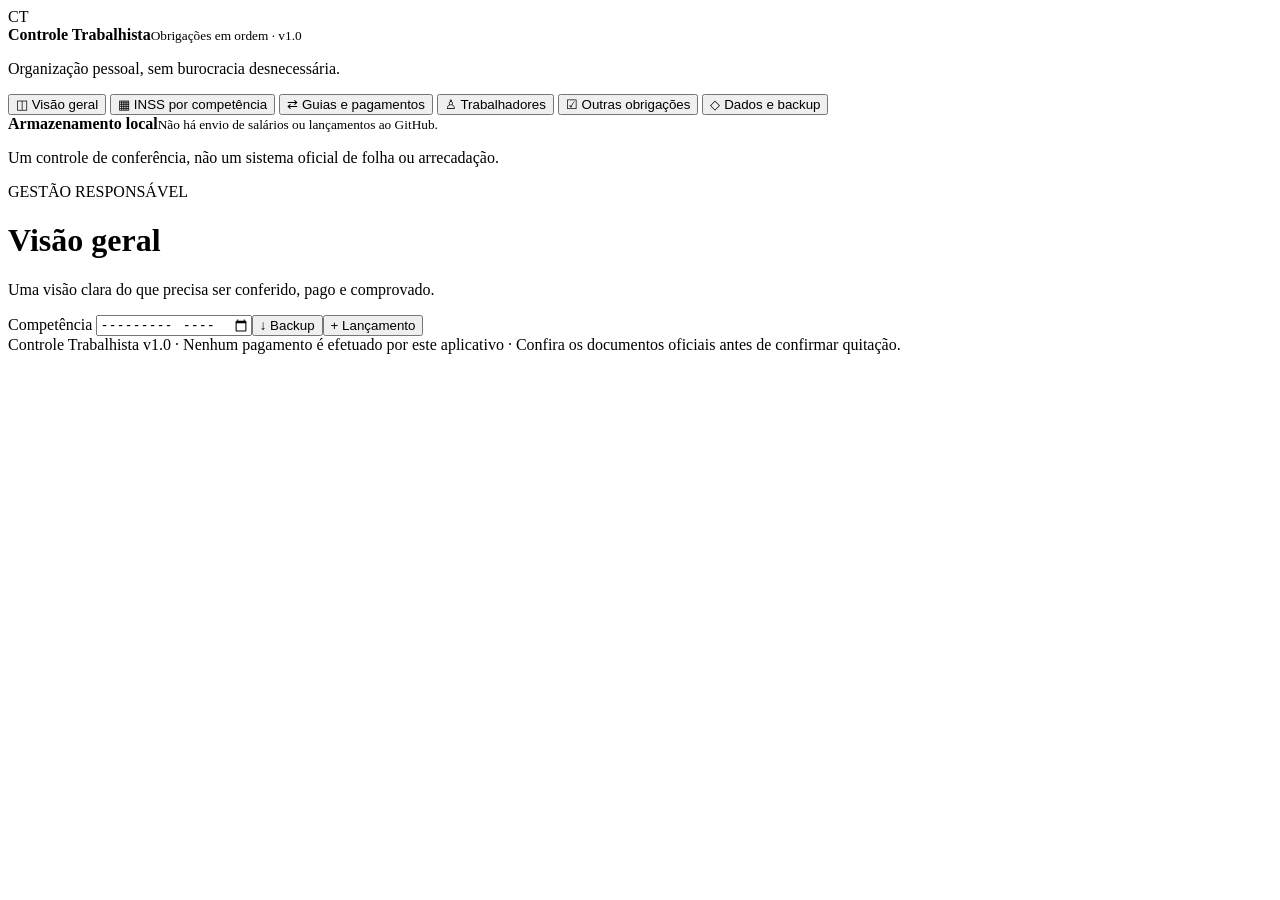
==== trabalhista/index.html @ a545fd02 "Cria entrada independente do Controle Trabalhista v1.0" ====
<!doctype html>
<html lang="pt-BR">
<head>
<meta charset="utf-8">
<meta name="viewport" content="width=device-width,initial-scale=1">
<meta name="theme-color" content="#101e32">
<meta name="description" content="Controle pessoal de obrigações e pagamentos trabalhistas. Dados guardados apenas neste navegador.">
<title>Controle Trabalhista | Obrigações em ordem</title>
<link rel="stylesheet" href="./app.css?v=1.0.0">
<script defer src="./app.js?v=1.0.0"></script>
</head>
<body>
<div class="shell">
  <aside class="sidebar">
    <div class="brand"><div class="mark">CT</div><div><strong>Controle Trabalhista</strong><small>Obrigações em ordem · v1.0</small></div></div>
    <p class="side-intro">Organização pessoal, sem burocracia desnecessária.</p>
    <nav class="nav" aria-label="Navegação principal">
      <button class="nav-btn active" data-page="painel"><span>◫</span> Visão geral</button>
      <button class="nav-btn" data-page="inss"><span>▦</span> INSS por competência</button>
      <button class="nav-btn" data-page="lancamentos"><span>⇄</span> Guias e pagamentos</button>
      <button class="nav-btn" data-page="pessoas"><span>♙</span> Trabalhadores</button>
      <button class="nav-btn" data-page="pendencias"><span>☑</span> Outras obrigações</button>
      <button class="nav-btn" data-page="backup"><span>◇</span> Dados e backup</button>
    </nav>
    <div class="sidebar-bottom">
      <div class="privacy"><span class="privacy-dot"></span><div><b>Armazenamento local</b><small>Não há envio de salários ou lançamentos ao GitHub.</small></div></div>
      <p class="side-foot">Um controle de conferência, não um sistema oficial de folha ou arrecadação.</p>
    </div>
  </aside>
  <div class="workspace">
    <header class="topbar">
      <div><span class="eyebrow">GESTÃO RESPONSÁVEL</span><h1 id="page-title">Visão geral</h1><p id="page-subtitle">Uma visão clara do que precisa ser conferido, pago e comprovado.</p></div>
      <div class="top-actions"><label class="month-label">Competência <input id="competencia" type="month" aria-label="Mês de referência"></label><button class="btn btn-ghost" id="btn-export-top">↓ Backup</button><button class="btn btn-primary" id="btn-new-record">+ Lançamento</button></div>
    </header>
    <div id="notice" role="status" aria-live="polite"></div>
    <main id="view" tabindex="-1"></main>
    <footer class="page-footer">Controle Trabalhista v1.0 · Nenhum pagamento é efetuado por este aplicativo · Confira os documentos oficiais antes de confirmar quitação.</footer>
  </div>
</div>
<div class="modal-layer" id="modal" hidden><div class="modal-shade" data-act="close-modal"></div><div class="modal-card" role="dialog" aria-modal="true" aria-labelledby="modal-title"><div class="modal-head"><div><div class="eyebrow">EDITAR REGISTRO</div><h2 id="modal-title">Novo registro</h2></div><button class="icon-btn" type="button" data-act="close-modal" aria-label="Fechar">✕</button></div><div id="modal-body"></div></div></div>
</body>
</html>
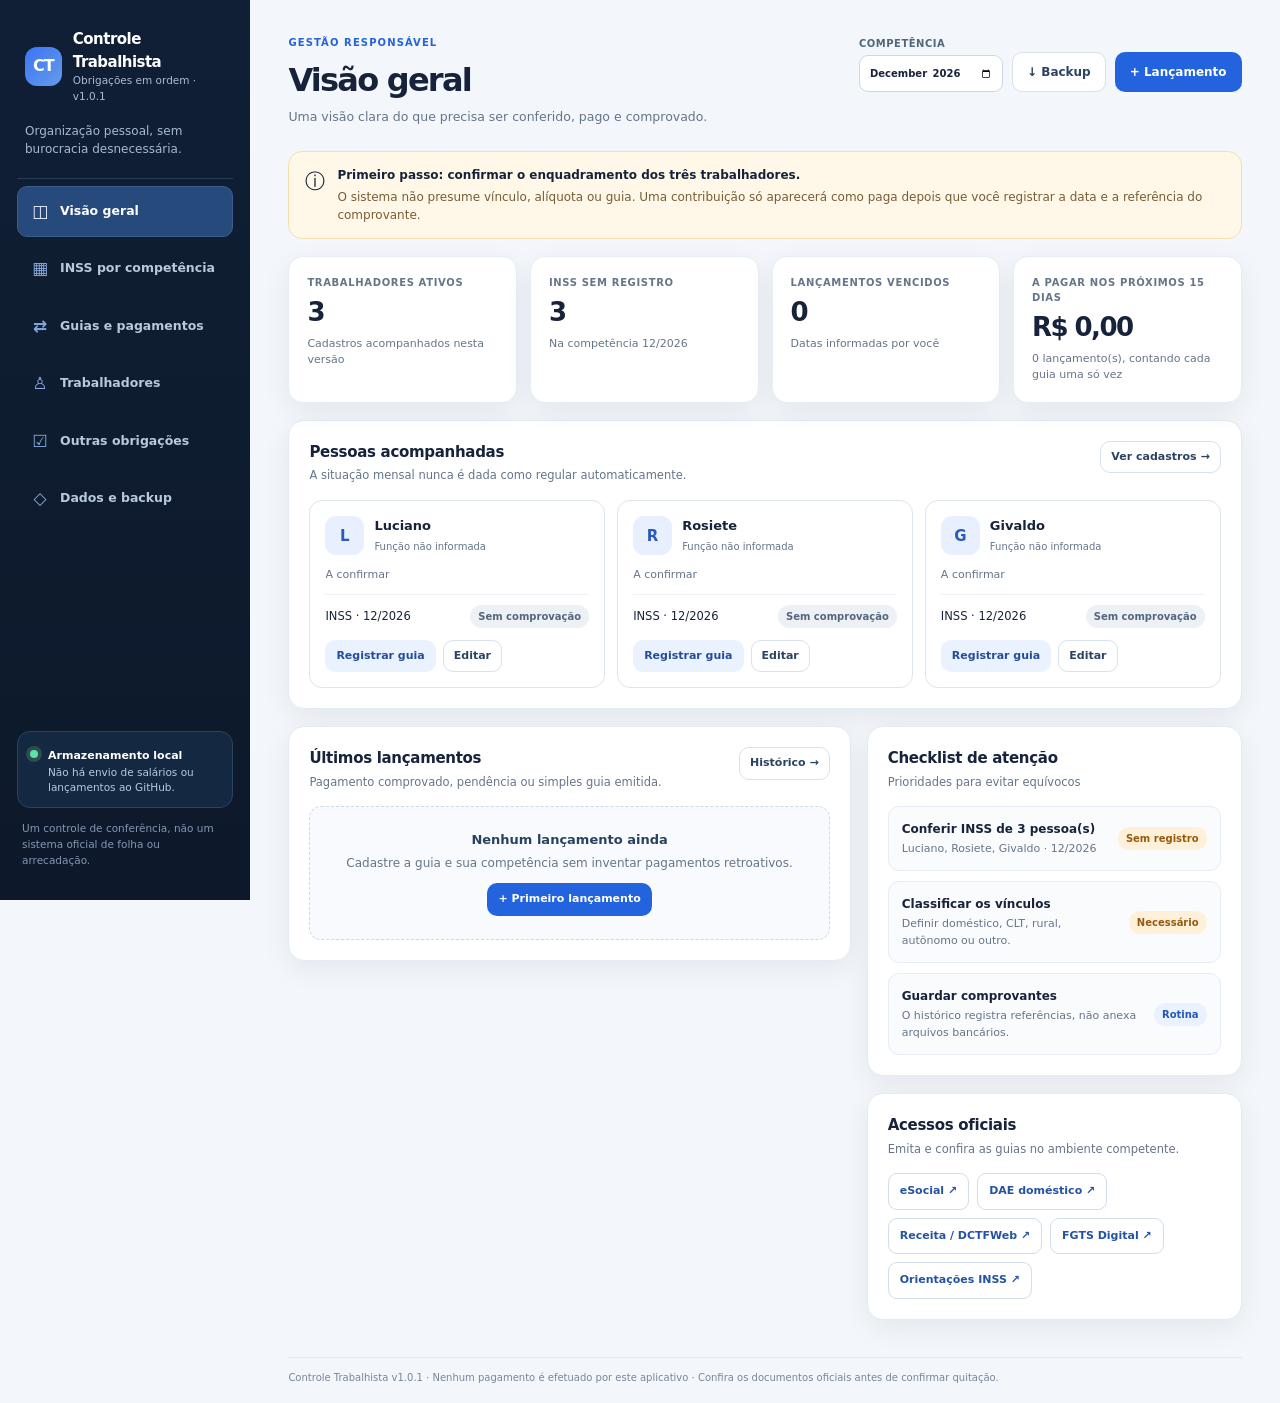
==== commit 699b257d: "Atualiza versão da interface e invalidação de cache para v1.0.1" ====
--- a/trabalhista/index.html
+++ b/trabalhista/index.html
@@ -6,13 +6,13 @@
 <meta name="theme-color" content="#101e32">
 <meta name="description" content="Controle pessoal de obrigações e pagamentos trabalhistas. Dados guardados apenas neste navegador.">
 <title>Controle Trabalhista | Obrigações em ordem</title>
-<link rel="stylesheet" href="./app.css?v=1.0.0">
-<script defer src="./app.js?v=1.0.0"></script>
+<link rel="stylesheet" href="./app.css?v=1.0.1">
+<script defer src="./app.js?v=1.0.1"></script>
 </head>
 <body>
 <div class="shell">
   <aside class="sidebar">
-    <div class="brand"><div class="mark">CT</div><div><strong>Controle Trabalhista</strong><small>Obrigações em ordem · v1.0</small></div></div>
+    <div class="brand"><div class="mark">CT</div><div><strong>Controle Trabalhista</strong><small>Obrigações em ordem · v1.0.1</small></div></div>
     <p class="side-intro">Organização pessoal, sem burocracia desnecessária.</p>
     <nav class="nav" aria-label="Navegação principal">
       <button class="nav-btn active" data-page="painel"><span>◫</span> Visão geral</button>
@@ -34,7 +34,7 @@
     </header>
     <div id="notice" role="status" aria-live="polite"></div>
     <main id="view" tabindex="-1"></main>
-    <footer class="page-footer">Controle Trabalhista v1.0 · Nenhum pagamento é efetuado por este aplicativo · Confira os documentos oficiais antes de confirmar quitação.</footer>
+    <footer class="page-footer">Controle Trabalhista v1.0.1 · Nenhum pagamento é efetuado por este aplicativo · Confira os documentos oficiais antes de confirmar quitação.</footer>
   </div>
 </div>
 <div class="modal-layer" id="modal" hidden><div class="modal-shade" data-act="close-modal"></div><div class="modal-card" role="dialog" aria-modal="true" aria-labelledby="modal-title"><div class="modal-head"><div><div class="eyebrow">EDITAR REGISTRO</div><h2 id="modal-title">Novo registro</h2></div><button class="icon-btn" type="button" data-act="close-modal" aria-label="Fechar">✕</button></div><div id="modal-body"></div></div></div>
--- a/trabalhista/app.css
+++ b/trabalhista/app.css
@@ -0,0 +1,2 @@
+:root{color-scheme:light;--nav:#0d1b2e;--nav2:#162842;--ink:#17233a;--muted:#65758a;--line:#dce5ef;--paper:#fff;--bg:#f3f6fa;--blue:#2463de;--blue-dark:#164ab2;--green:#1a7a57;--amber:#a5610b;--red:#be3945;--radius:16px;--shadow:0 8px 28px rgba(19,42,77,.065)}*{box-sizing:border-box}body{margin:0;background:var(--bg);font:14px/1.5 Inter,ui-sans-serif,system-ui,-apple-system,"Segoe UI",Arial,sans-serif;color:var(--ink)}button,input,select,textarea{font:inherit}button{cursor:pointer}button:disabled{opacity:.45;cursor:not-allowed}.shell{display:grid;grid-template-columns:250px minmax(0,1fr);min-height:100vh}.sidebar{background:linear-gradient(180deg,#101f35,#0d192a);color:white;position:sticky;top:0;height:100vh;display:flex;flex-direction:column;padding:26px 17px 18px}.brand{display:flex;gap:11px;align-items:center;padding:2px 8px}.mark{width:39px;height:39px;display:grid;place-items:center;background:linear-gradient(135deg,#3c75f4,#649bea);border-radius:12px;font-weight:900;letter-spacing:-1px;font-size:16px}.brand strong{display:block;font-size:15px;letter-spacing:-.035em}.brand small{display:block;font-size:10.5px;color:#aabbd1}.side-intro{padding:0 8px 20px;margin:15px 0 7px;font-size:12px;color:#a7bbd0;border-bottom:1px solid #263c55}.nav{display:grid;gap:6px}.nav-btn{display:flex;align-items:center;gap:11px;text-align:left;width:100%;background:transparent;border:1px solid transparent;border-radius:10px;padding:12px 13px;color:#b9c9dd;font-size:12.5px;font-weight:650}.nav-btn span{font-size:17px;width:18px;display:inline-block;text-align:center;color:#85a7d9}.nav-btn:hover{background:#1b304b;color:#fff}.nav-btn.active{background:#274a7d;color:#fff;border-color:#3b5e8e}.nav-btn.active span{color:#e4efff}.sidebar-bottom{margin-top:auto}.privacy{display:flex;gap:10px;padding:12px;border:1px solid #29445d;border-radius:13px;background:#142941}.privacy-dot{width:8px;height:8px;background:#5de0ab;border-radius:99px;margin-top:6px;box-shadow:0 0 0 4px #2a4d4e;flex:none}.privacy b{font-size:11px}.privacy small{display:block;color:#b6c9dd;font-size:10.5px;line-height:1.4}.side-foot{font-size:10.5px;color:#8197b2;line-height:1.5;padding:3px 5px}.workspace{padding:31px clamp(17px,3vw,42px) 18px;min-width:0}.topbar{display:flex;justify-content:space-between;align-items:flex-start;gap:18px;margin-bottom:24px}.eyebrow{font-size:10px;letter-spacing:.11em;color:var(--blue);font-weight:850}.topbar h1{margin:4px 0 4px;letter-spacing:-.055em;font-size:clamp(25px,3vw,32px);font-weight:800}.topbar p{margin:0;color:var(--muted);font-size:12.5px}.top-actions{display:flex;align-items:flex-end;flex-wrap:wrap;gap:9px;padding-top:5px}.month-label{font-size:10px;letter-spacing:.05em;text-transform:uppercase;font-weight:850;color:#52677c;display:grid;gap:4px}.month-label input{height:37px;width:144px;padding:7px 9px;border:1px solid #ccd8e5;border-radius:9px;background:#fff;color:var(--ink)}.btn{border:1px solid transparent;border-radius:10px;padding:10px 14px;font-size:12px;font-weight:750;min-height:37px;white-space:nowrap;transition:background .15s}.btn-primary{background:var(--blue);color:white}.btn-primary:hover{background:var(--blue-dark)}.btn-ghost{background:#fff;border-color:#d7e2ed;color:#2a4362}.btn-ghost:hover{background:#e8effa}.btn-danger{background:#fff0f0;color:#a02334;border-color:#f8ced2}.btn-soft{background:#eaf1ff;color:#234d99}.btn-sm{font-size:11px;padding:7px 10px;min-height:auto}.metrics{display:grid;grid-template-columns:repeat(4,minmax(0,1fr));gap:13px;margin-bottom:17px}.metric{padding:18px;background:var(--paper);border:1px solid #e7edf5;box-shadow:var(--shadow);border-radius:15px}.metric .kicker{font-size:10px;text-transform:uppercase;letter-spacing:.065em;color:var(--muted);font-weight:800}.metric strong{display:block;margin-top:7px;font-size:26px;font-weight:850;letter-spacing:-.06em;line-height:1.2}.metric p{margin:8px 0 0;font-size:11px;color:var(--muted)}.metric .red-text{color:var(--red)}.metric .green-text{color:var(--green)}.grid{display:grid;grid-template-columns:1.5fr 1fr;gap:16px}.card{background:#fff;border:1px solid #e3eaf3;border-radius:var(--radius);padding:20px;box-shadow:var(--shadow);margin-bottom:17px;min-width:0}.card-header{display:flex;justify-content:space-between;align-items:flex-start;gap:12px;margin-bottom:15px}.card-header h2,.card h2{font-size:15px;letter-spacing:-.02em;margin:0 0 4px}.card-header p{font-size:11.5px;color:var(--muted);margin:0}.tiny{font-size:11px;color:var(--muted)}.muted{color:var(--muted)}.banner{display:flex;gap:12px;background:#eaf2ff;border:1px solid #cbdffd;border-radius:14px;padding:14px 16px;margin-bottom:17px;font-size:12px}.banner strong{display:block;margin-bottom:4px}.banner p{margin:0;color:#47658c}.banner.warn{background:#fff8e9;border-color:#f5dfac}.banner.warn p{color:#785c35}.banner .symbol{font-size:20px}.people-grid{display:grid;grid-template-columns:repeat(3,minmax(0,1fr));gap:12px}.person{padding:15px;border:1px solid var(--line);border-radius:13px;background:#fff}.person-top{display:flex;gap:10px;align-items:center;margin-bottom:11px}.avatar{height:39px;width:39px;border-radius:11px;background:#e8f0ff;display:grid;place-items:center;color:#295abc;font-weight:900;font-size:15px;flex:none}.person strong{display:block;font-size:13px}.person small{font-size:10px;color:var(--muted)}.person-detail{display:flex;justify-content:space-between;gap:6px;font-size:11.5px;border-top:1px solid #eef2f7;padding-top:10px;margin-top:10px;align-items:center}.pill{display:inline-block;white-space:nowrap;border-radius:999px;padding:4px 8px;font-weight:800;font-size:10px}.pill.gray{color:#53667e;background:#edf1f6}.pill.green{color:#1d7b55;background:#e6f8ed}.pill.amber{color:#965a0c;background:#fff1d9}.pill.red{color:#a22f40;background:#ffeaec}.pill.blue{color:#2258b1;background:#eaf2ff}.pill.purple{color:#6543a2;background:#f0eafe}.card-actions{display:flex;flex-wrap:wrap;gap:7px}.table-scroll{overflow:auto;border:1px solid var(--line);border-radius:12px}table{width:100%;border-collapse:collapse;text-align:left;min-width:760px;background:#fff}th{background:#f7f9fc;color:#64758a;font-size:10px;letter-spacing:.055em;text-transform:uppercase;font-weight:800}td,th{padding:12px 13px;border-bottom:1px solid #e9eef5;vertical-align:middle}td{font-size:11.5px}tr:last-child td{border-bottom:0}.td-strong{font-size:12px;font-weight:800}.td-sub{display:block;color:var(--muted);font-size:10.5px;margin-top:4px}.name-tag{display:inline-block;border-radius:6px;background:#f2f6fb;margin:2px 3px 2px 0;padding:2px 6px;font-size:10px}.link{color:#235dd0;text-decoration:none;font-weight:750}.link:hover{text-decoration:underline}.stack{display:grid;gap:10px}.simple-row{display:flex;justify-content:space-between;align-items:center;gap:12px;background:#fafbfd;border:1px solid #e6edf5;border-radius:11px;padding:13px}.simple-row h3{font-size:12px;margin:0 0 3px}.simple-row p{font-size:11px;margin:0;color:var(--muted)}.row-meta{display:flex;gap:8px;align-items:center;flex-wrap:wrap}.empty{padding:23px;background:#f8fafd;border:1px dashed #cbd9e9;border-radius:12px;text-align:center;font-size:12px;color:var(--muted)}.empty strong{display:block;color:#294260;font-size:13px;margin-bottom:5px}.list-plain{padding-left:17px;margin:9px 0;font-size:12px;color:#526780}.list-plain li{margin-bottom:7px}.stat-line{display:flex;justify-content:space-between;align-items:center;border-bottom:1px solid #edf0f5;padding:9px 0;font-size:12px}.stat-line:last-child{border-bottom:0}.info-box{background:#f7faff;padding:13px;border-radius:11px;border:1px solid #dce8fc;font-size:11.5px;color:#4b6484;line-height:1.6}.inss-grid{display:grid;grid-template-columns:repeat(3,minmax(0,1fr));gap:11px}.inss-item{border:1px solid #e1e9f3;border-radius:12px;padding:14px}.inss-item h3{margin:0 0 4px;font-size:13px}.inss-item .smallline{font-size:11px;color:var(--muted);margin-bottom:11px;min-height:29px}.inss-item .statusline{border-top:1px solid #e8eef5;padding-top:10px;display:flex;justify-content:space-between;align-items:center;gap:8px}.highlight-amount{font-size:22px;font-weight:850;letter-spacing:-.035em}.split{display:grid;grid-template-columns:1fr 1fr;gap:12px}.field{display:grid;gap:6px;font-size:11px;font-weight:750;color:#435874}.field input,.field select,.field textarea{border:1px solid #ccd9e7;border-radius:9px;padding:11px;width:100%;background:#fff;color:var(--ink);font-weight:450;font-size:13px}.field textarea{min-height:75px;resize:vertical}.field input:focus,.field select:focus,.field textarea:focus{outline:2px solid #adcaff;outline-offset:1px}.field.full{grid-column:1/-1}.form-grid{display:grid;grid-template-columns:1fr 1fr;gap:13px}.form-actions{display:flex;justify-content:flex-end;gap:8px;padding-top:16px;margin-top:16px;border-top:1px solid #edf1f6}.checkboxes{display:flex;gap:9px;flex-wrap:wrap}.checkchip{display:flex;align-items:center;gap:7px;background:#f7f9fc;border:1px solid #dbe5f0;border-radius:10px;padding:9px 11px;font-size:12px;font-weight:650}.checkchip input{width:auto}.modal-layer{position:fixed;inset:0;z-index:90;display:grid;place-items:center;padding:16px}.modal-layer[hidden]{display:none}.modal-shade{position:absolute;inset:0;background:rgba(5,15,30,.75)}.modal-card{position:relative;background:white;border-radius:18px;padding:22px;width:min(670px,100%);max-height:94vh;overflow:auto;box-shadow:0 24px 70px #05111c77}.modal-head{display:flex;justify-content:space-between;align-items:start;margin-bottom:20px;gap:12px}.modal-head h2{font-size:21px;margin:3px 0 0}.icon-btn{border:0;border-radius:8px;background:#edf2f7;padding:8px 11px;color:#395471}.helper{font-size:11px;color:#687b93;margin-top:5px}.warning-text{color:#ad4247;font-size:11px}.callout{border-left:3px solid #76a1e8;background:#f4f8fe;padding:10px 13px;color:#526780;font-size:11.5px;margin-top:9px}.summary-chip{background:#eaf0fa;padding:7px 10px;border-radius:9px;font-size:11px;color:#355379;font-weight:700}.guide-links{display:flex;gap:8px;flex-wrap:wrap;margin-top:12px}.guide-links a{font-size:11px;text-decoration:none;border:1px solid #d0deef;border-radius:9px;color:#2453a2;background:#fff;padding:9px 11px;font-weight:750}.guide-links a:hover{background:#edf3fe}#notice:empty{display:none}#notice{margin-bottom:14px;background:#f0f8ee;border:1px solid #c8e5c2;border-radius:9px;padding:10px 12px;font-size:12px;color:#27572a}.hidden{display:none!important}.backup-actions{display:flex;flex-wrap:wrap;gap:9px}.backup-actions input{display:none}.text-small{font-size:12px}.guide-grid{display:grid;grid-template-columns:repeat(2,minmax(0,1fr));gap:11px}.guide-block{border:1px solid #e5ebf3;border-radius:12px;padding:13px;background:#fafbfd}.guide-block b{display:block;font-size:12px}.guide-block p{font-size:11.5px;color:var(--muted);margin:6px 0}.taglist{display:flex;flex-wrap:wrap;gap:5px}.page-footer{padding-top:12px;border-top:1px solid #e0e8f1;font-size:10px;color:#77869c;margin-top:20px}.toolbar-inline{display:flex;gap:7px;flex-wrap:wrap;align-items:center}.filters{display:flex;gap:8px;flex-wrap:wrap;margin-bottom:13px}.filters select,.filters input{border:1px solid #d5e0ed;background:#fff;border-radius:9px;padding:9px 10px;font-size:12px}.kbd{font-family:ui-monospace,monospace;background:#f0f3f7;padding:2px 5px;border-radius:5px;font-size:10px}@media(max-width:1200px){.people-grid,.inss-grid{grid-template-columns:1fr 1fr}.metrics{grid-template-columns:repeat(2,1fr)}.grid{grid-template-columns:1fr}}@media(max-width:780px){.shell{grid-template-columns:1fr}.sidebar{height:auto;position:static;padding:15px}.side-intro,.sidebar-bottom{display:none}.nav{display:flex;overflow:auto;gap:5px;margin-top:12px}.nav-btn{width:auto;white-space:nowrap;flex:none;padding:9px}.workspace{padding:20px 14px}.topbar{flex-direction:column}.top-actions{width:100%;justify-content:flex-start}.people-grid,.inss-grid,.split,.guide-grid{grid-template-columns:1fr}.form-grid{grid-template-columns:1fr}.metric{padding:14px}.metric strong{font-size:23px}.card{padding:14px}}@media(max-width:380px){.metrics{grid-template-columns:1fr}.top-actions .btn{flex:1}.top-actions{align-items:stretch}}
+.form-grid>.full{grid-column:1/-1}
